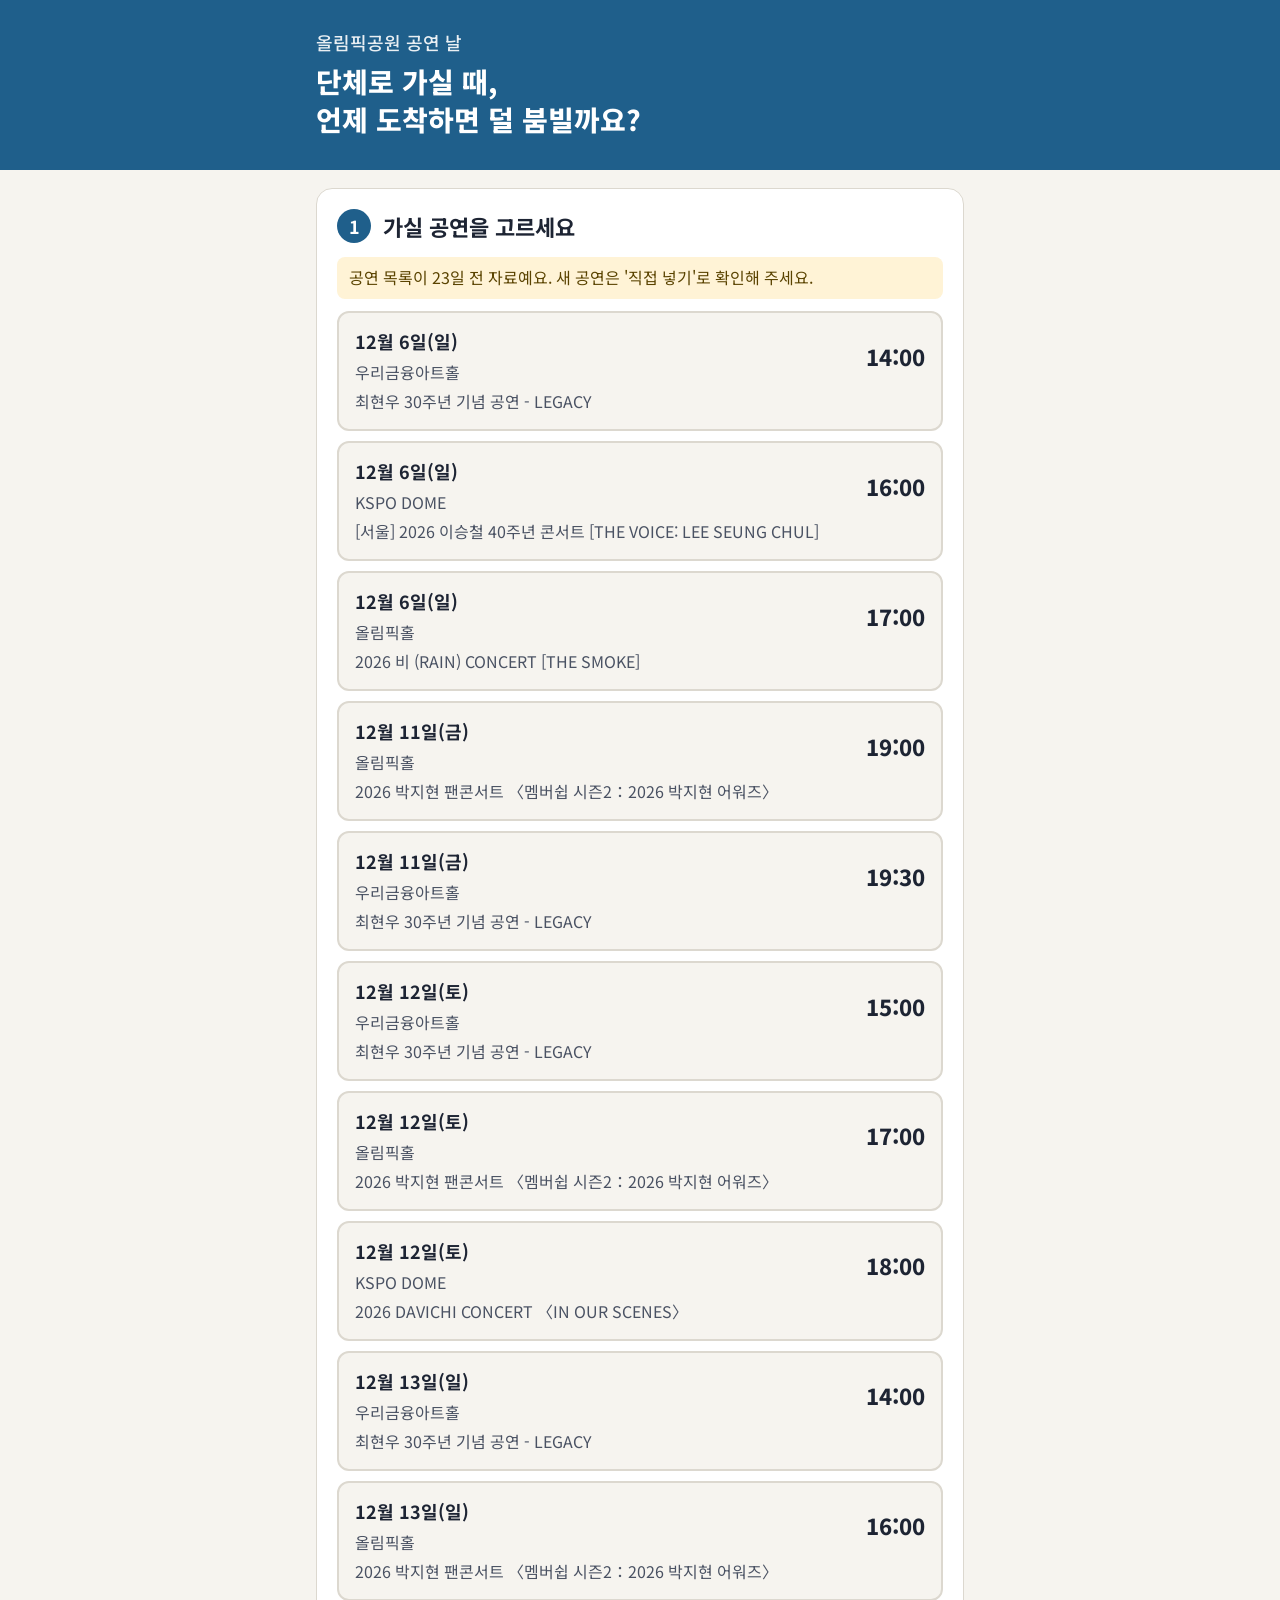
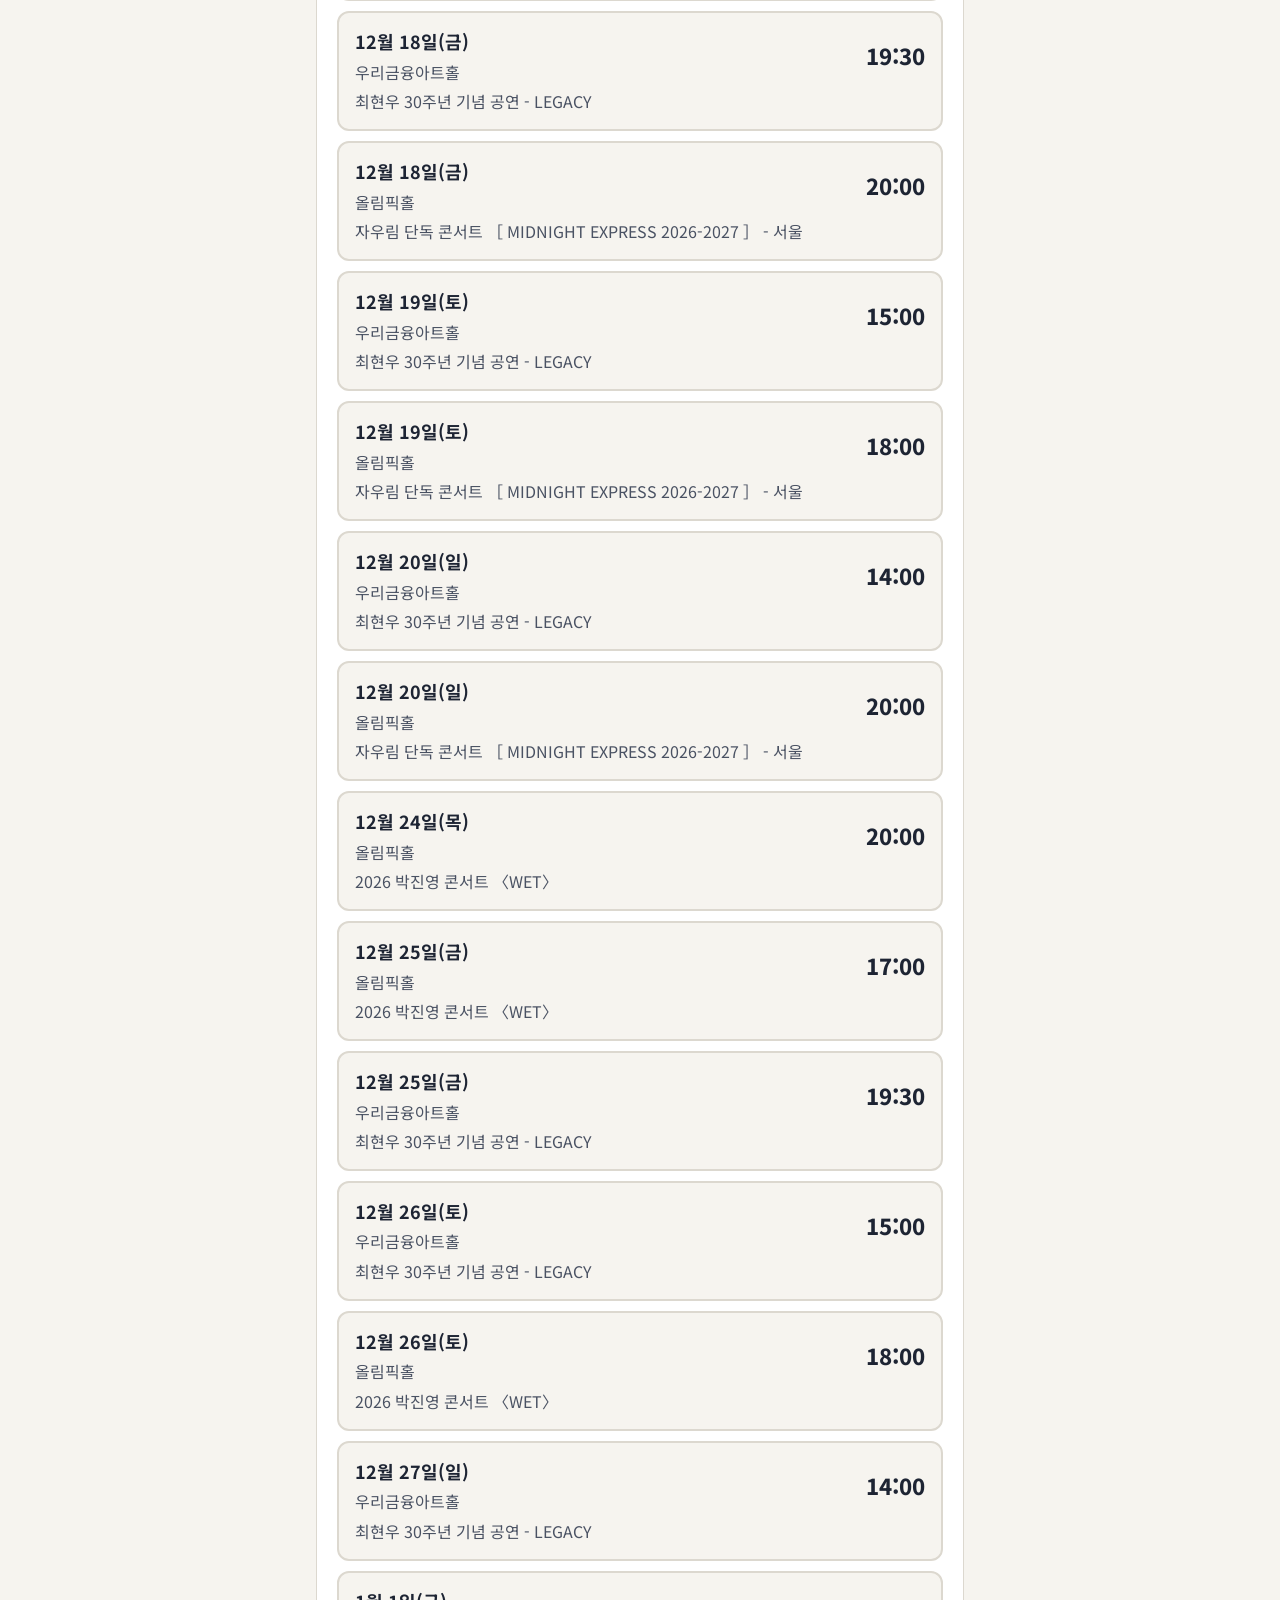
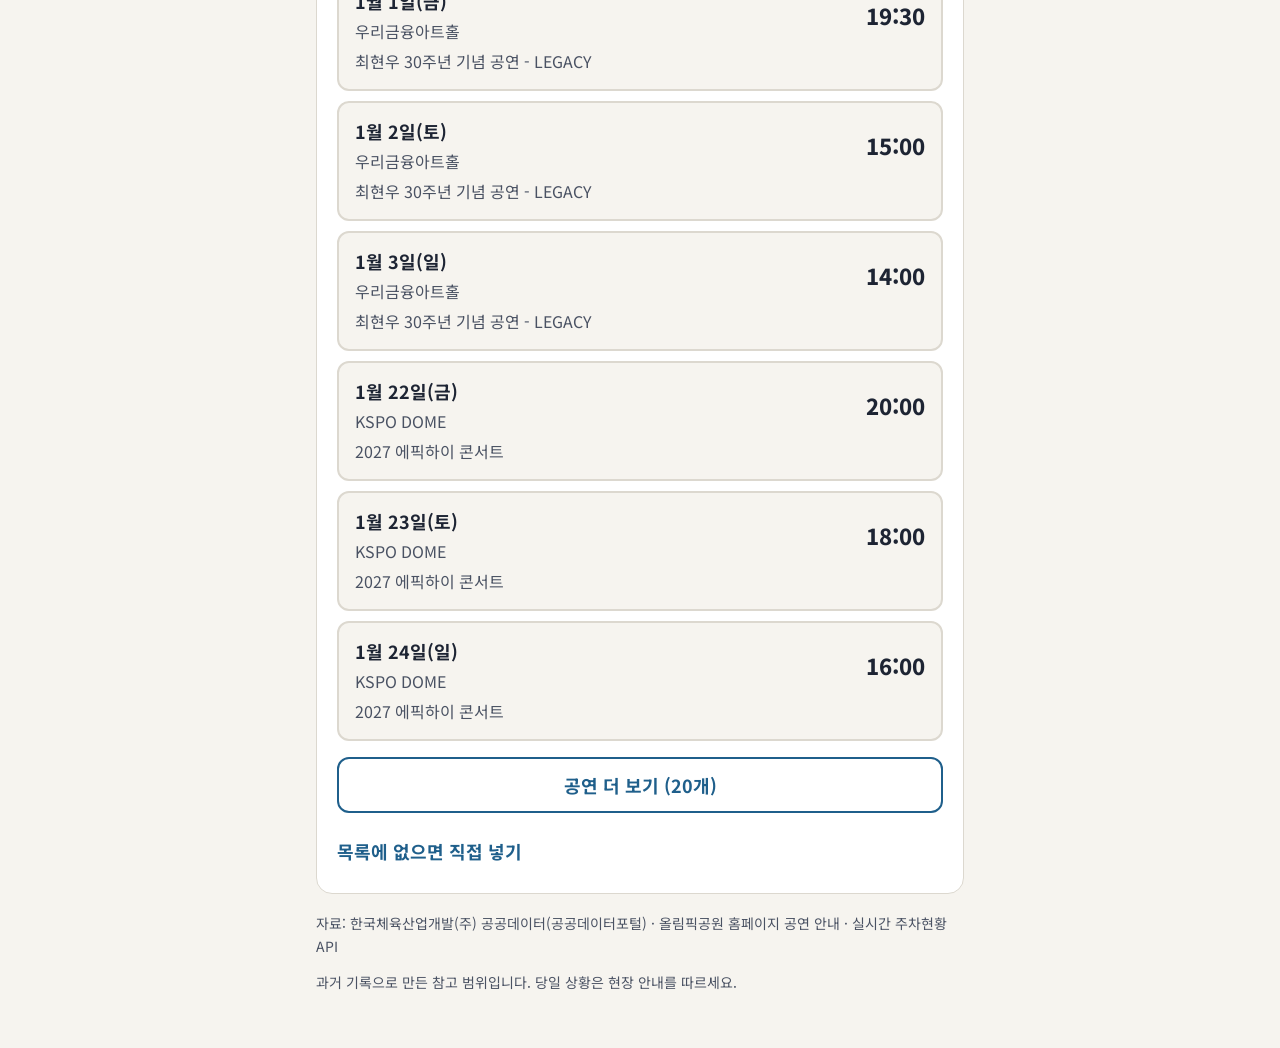
==== index.html @ db943700 "공연 날 도착 길잡이: 정적 웹앱 + 공공데이터 전처리·검증 스크립트 Co-Authored-By: Claude Opus 5.5 <noreply@anthropic.com>" ====
<!doctype html>
<html lang="ko">
<head>
<meta charset="utf-8">
<meta name="viewport" content="width=device-width, initial-scale=1">
<title>공연 날 도착 길잡이</title>
<meta name="description" content="올림픽공원 공연 날 단체 관람객이 언제 도착하면 덜 붐비는지 공공데이터로 알려 드립니다.">
<link rel="preconnect" href="https://fonts.googleapis.com">
<link rel="preconnect" href="https://fonts.gstatic.com" crossorigin>
<link href="https://fonts.googleapis.com/css2?family=Noto+Sans+KR:wght@400;500;700;800&display=swap" rel="stylesheet">
<link rel="stylesheet" href="style.css">
</head>
<body>
<header class="top">
  <div class="wrap">
    <p class="eyebrow">올림픽공원 공연 날</p>
    <h1>단체로 가실 때,<br>언제 도착하면 덜 붐빌까요?</h1>
  </div>
</header>

<main class="wrap">
  <!-- 1. 공연 고르기 -->
  <section id="step-pick" class="card">
    <h2><span class="num">1</span> 가실 공연을 고르세요</h2>
    <div id="event-list" class="event-list" role="list"></div>
    <details class="manual">
      <summary>목록에 없으면 직접 넣기</summary>
      <div class="manual-grid">
        <label>날짜<input type="date" id="m-date"></label>
        <label>공연장
          <select id="m-venue">
            <option>KSPO DOME</option><option>올림픽홀</option><option>핸드볼경기장</option>
            <option>우리금융아트홀</option><option>K-아트홀</option>
          </select>
        </label>
        <label>시작 시각<input type="time" id="m-time" value="18:00" step="600"></label>
        <button class="btn" id="m-go" type="button">이 공연으로 보기</button>
      </div>
    </details>
  </section>

  <!-- 2. 일행 -->
  <section id="step-group" class="card" hidden>
    <h2><span class="num">2</span> 어떻게 오시나요?</h2>
    <p class="chosen" id="chosen"></p>
    <div class="choice" role="radiogroup" aria-label="오는 방법">
      <button type="button" class="opt" data-mode="bus" aria-pressed="true">단체버스</button>
      <button type="button" class="opt" data-mode="car" aria-pressed="false">자가용</button>
      <button type="button" class="opt" data-mode="transit" aria-pressed="false">지하철·버스</button>
    </div>
    <h3>가장 일찍 도착할 수 있는 때는요?</h3>
    <div class="choice four" role="radiogroup" aria-label="가장 일찍 올 수 있는 때">
      <button type="button" class="opt" data-limit="90" aria-pressed="false">공연 1시간 30분 전</button>
      <button type="button" class="opt" data-limit="120" aria-pressed="false">공연 2시간 전</button>
      <button type="button" class="opt" data-limit="150" aria-pressed="true">공연 2시간 30분 전</button>
      <button type="button" class="opt" data-limit="180" aria-pressed="false">공연 3시간 전</button>
    </div>
    <p class="sub">과거 공연 날에는 늦게 올수록 차가 더 몰렸어요. 그래서 고르신 때부터 30분을 권하고, 늦출 때마다 얼마나 더 몰렸는지 보여 드려요.</p>
    <label class="check"><input type="checkbox" id="slow"> 걸음이 느린 분이 계세요 (이동 여유 20분 더)</label>
    <button class="btn big" id="show" type="button">도착 시간 보기</button>
  </section>

  <!-- 3. 결과 -->
  <section id="step-result" hidden>
    <div class="card result-main">
      <p class="label">권장 도착</p>
      <p class="time-big" id="r-window"></p>
      <p class="sub" id="r-why"></p>
      <p class="sub later" id="r-later"></p>
      <p class="notice small" id="r-multi" hidden></p>
      <div class="avoid">
        <p class="label">차가 가장 많이 몰린 때 (피하세요)</p>
        <p class="time-mid" id="r-avoid"></p>
        <p class="sub" id="r-avoid-why"></p>
      </div>
      <button class="btn" id="copy" type="button">단체방에 보낼 글 복사</button>
      <p class="copied" id="copied" role="status" aria-live="polite"></p>
    </div>

    <div class="card">
      <h2>시간대별 차량 유입 (과거 공연 날)</h2>
      <p class="sub" id="chart-note"></p>
      <div id="chart" class="chart"></div>
      <p class="legend"><span class="sw calm"></span>적음 <span class="sw mid"></span>보통 <span class="sw busy"></span>많음 <span class="sw rng"></span>공연일 가운데 절반 범위</p>
    </div>

    <details class="card livebox">
      <summary><h2>기관 실시간 주차 숫자 (뜻 확인 중)</h2></summary>
      <p class="live" id="live-num">불러오는 중</p>
      <p class="sub" id="live-note"></p>
      <button class="btn ghost" id="live-refresh" type="button">다시 불러오기</button>
    </details>

    <div class="card">
      <h2>주차·교통 안내</h2>
      <ul class="info" id="info"></ul>
      <p class="notice" id="notice"></p>
    </div>

    <div class="card basis">
      <h2>이 안내의 근거</h2>
      <div id="basis"></div>
    </div>
    <button class="btn ghost" id="again" type="button">다른 공연 고르기</button>
  </section>
</main>

<footer class="wrap foot">
  <p>자료: 한국체육산업개발(주) 공공데이터(공공데이터포털) · 올림픽공원 홈페이지 공연 안내 · 실시간 주차현황 API</p>
  <p>과거 기록으로 만든 참고 범위입니다. 당일 상황은 현장 안내를 따르세요.</p>
</footer>
<script src="app.js"></script>
</body>
</html>
---- style.css ----
:root {
  --bg: #f6f4ef;
  --card: #ffffff;
  --ink: #1d2433;
  --ink-2: #4a5263;
  --line: #dcd8cf;
  --accent: #1f5f8b;
  --accent-ink: #ffffff;
  --calm: #2f8f5b;
  --mid: #d49a1e;
  --busy: #c4452f;
  --rng: #cfd6e0;
  --focus: #f2b632;
}
@media (prefers-color-scheme: dark) {
  :root:not([data-theme="light"]) {
    --bg: #14171d; --card: #1e232c; --ink: #f1f2f4; --ink-2: #b9bfca; --line: #353c48;
    --accent: #6fb1e0; --accent-ink: #0d1520; --rng: #3a4352;
  }
}
:root[data-theme="dark"] {
  --bg: #14171d; --card: #1e232c; --ink: #f1f2f4; --ink-2: #b9bfca; --line: #353c48;
  --accent: #6fb1e0; --accent-ink: #0d1520; --rng: #3a4352;
}
* { box-sizing: border-box; }
html { -webkit-text-size-adjust: 100%; }
body {
  margin: 0; background: var(--bg); color: var(--ink);
  font-family: "Noto Sans KR", system-ui, -apple-system, "Apple SD Gothic Neo", "Malgun Gothic", sans-serif;
  font-size: 18px; line-height: 1.6; word-break: keep-all;
}
.wrap { max-width: 680px; margin: 0 auto; padding: 0 16px; }
.top { background: var(--accent); color: var(--accent-ink); padding: 28px 0 32px; }
.eyebrow { margin: 0 0 6px; font-size: 18px; font-weight: 500; opacity: .9; }
h1 { margin: 0; font-size: 28px; line-height: 1.35; font-weight: 800; }
h2 { font-size: 22px; margin: 0 0 14px; line-height: 1.35; }
h3 { font-size: 18px; margin: 20px 0 10px; }
.num { display: inline-grid; place-items: center; width: 34px; height: 34px; border-radius: 50%;
  background: var(--accent); color: var(--accent-ink); font-size: 18px; margin-right: 6px; vertical-align: 2px; }
.card { background: var(--card); border: 1px solid var(--line); border-radius: 16px; padding: 20px; margin: 18px 0; }
.event-list { display: grid; gap: 10px; }
.ev { display: grid; grid-template-columns: 1fr auto; gap: 4px 12px; text-align: left; width: 100%;
  background: var(--bg); border: 2px solid var(--line); border-radius: 12px; padding: 14px 16px; color: var(--ink);
  font: inherit; cursor: pointer; min-height: 64px; }
.ev:hover { border-color: var(--accent); }
.ev .d { font-size: 18px; font-weight: 700; }
.ev .v { font-size: 16px; color: var(--ink-2); }
.ev .t { grid-column: 1 / -1; font-size: 16px; color: var(--ink-2); overflow-wrap: anywhere; }
.ev .s { font-size: 22px; font-weight: 800; align-self: center; grid-row: 1 / 3; grid-column: 2; }
.more { margin-top: 6px; }
.manual { margin-top: 16px; font-size: 18px; }
.manual summary { cursor: pointer; color: var(--accent); font-weight: 700; min-height: 44px; display: flex; align-items: center; }
.manual-grid { display: grid; gap: 12px; margin-top: 10px; }
label { display: grid; gap: 6px; font-size: 16px; color: var(--ink-2); }
input, select { font: inherit; font-size: 18px; padding: 10px 12px; min-height: 48px; border: 2px solid var(--line);
  border-radius: 10px; background: var(--card); color: var(--ink); }
.btn { font: inherit; font-size: 18px; font-weight: 700; border: 0; border-radius: 12px; padding: 12px 20px; min-height: 52px;
  background: var(--accent); color: var(--accent-ink); cursor: pointer; }
.btn.big { width: 100%; font-size: 22px; min-height: 60px; margin-top: 18px; }
.btn.ghost { background: transparent; color: var(--accent); border: 2px solid var(--accent); }
button:focus-visible, summary:focus-visible, input:focus-visible, select:focus-visible { outline: 3px solid var(--focus); outline-offset: 2px; }
.choice { display: grid; grid-template-columns: repeat(3, 1fr); gap: 8px; }
.choice.four { grid-template-columns: repeat(2, 1fr); }
.stale { font-size: 16px; background: #fff3d6; color: #5a4300; border-radius: 8px; padding: 8px 12px; margin: 0 0 12px; }
.live.muted { font-size: 28px; color: var(--ink-2); }
.opt { font: inherit; font-size: 18px; font-weight: 700; min-height: 60px; border-radius: 12px; border: 2px solid var(--line);
  background: var(--bg); color: var(--ink); cursor: pointer; padding: 6px; }
.opt[aria-pressed="true"] { background: var(--accent); border-color: var(--accent); color: var(--accent-ink); }
.check { display: flex; align-items: center; gap: 10px; margin-top: 18px; font-size: 18px; color: var(--ink); }
.check input { width: 26px; height: 26px; min-height: 0; }
.chosen { font-size: 18px; font-weight: 700; margin: 0 0 14px; padding: 10px 14px; background: var(--bg); border-radius: 10px; }
.result-main { border: 3px solid var(--accent); }
.label { margin: 0; font-size: 16px; color: var(--ink-2); font-weight: 700; }
.time-big { margin: 4px 0 6px; font-size: 44px; line-height: 1.15; font-weight: 800; color: var(--calm); letter-spacing: -0.5px; }
.time-mid { margin: 4px 0 4px; font-size: 28px; font-weight: 800; color: var(--busy); }
.sub { margin: 0; font-size: 16px; color: var(--ink-2); }
.avoid { margin: 18px 0; padding-top: 16px; border-top: 1px dashed var(--line); }
.copied { min-height: 24px; font-size: 16px; color: var(--calm); margin: 8px 0 0; }
.chart { display: grid; gap: 10px; margin-top: 12px; }
.row { display: grid; grid-template-columns: 92px 1fr 48px; align-items: center; gap: 10px; }
.row .tl { font-size: 16px; font-weight: 700; }
.row .tl small { display: block; font-size: 13px; color: var(--ink-2); font-weight: 500; }
.bar { position: relative; height: 28px; background: var(--bg); border-radius: 6px; overflow: hidden; }
.bar .r { position: absolute; top: 0; bottom: 0; background: var(--rng); }
.bar .m { position: absolute; top: 5px; bottom: 5px; left: 0; border-radius: 4px; }
.row.pick .tl { color: var(--calm); }
.row.pick .bar { outline: 3px solid var(--calm); }
.row .pct { font-size: 16px; text-align: right; font-weight: 700; }
.calm-c { background: var(--calm); } .mid-c { background: var(--mid); } .busy-c { background: var(--busy); }
.legend { font-size: 14px; color: var(--ink-2); margin: 14px 0 0; }
.sw { display: inline-block; width: 14px; height: 14px; border-radius: 3px; vertical-align: -2px; margin: 0 4px 0 10px; }
.sw.calm { background: var(--calm); margin-left: 0; } .sw.mid { background: var(--mid); } .sw.busy { background: var(--busy); } .sw.rng { background: var(--rng); }
.live { font-size: 40px; font-weight: 800; margin: 0 0 4px; }
.info { margin: 0; padding-left: 20px; font-size: 18px; }
.info li { margin-bottom: 8px; }
.notice { font-size: 16px; background: var(--bg); border-left: 4px solid var(--mid); padding: 10px 14px; border-radius: 6px; }
.basis { font-size: 16px; }
.basis p, .basis li { font-size: 16px; }
.basis table { width: 100%; border-collapse: collapse; font-size: 14px; margin: 8px 0 12px; }
.basis th, .basis td { border-bottom: 1px solid var(--line); padding: 6px 4px; text-align: left; }
.foot { font-size: 14px; color: var(--ink-2); padding-bottom: 40px; }
@media (max-width: 420px) {
  .time-big { font-size: 38px; }
  .row { grid-template-columns: 80px 1fr 44px; }
  .opt { font-size: 16px; }
}

.livebox summary { cursor: pointer; list-style: none; min-height: 44px; }
.livebox summary h2 { display: inline; font-size: 18px; color: var(--ink-2); }
.later { margin-top: 8px; color: var(--ink); font-weight: 500; }
.notice.small { margin-top: 10px; }
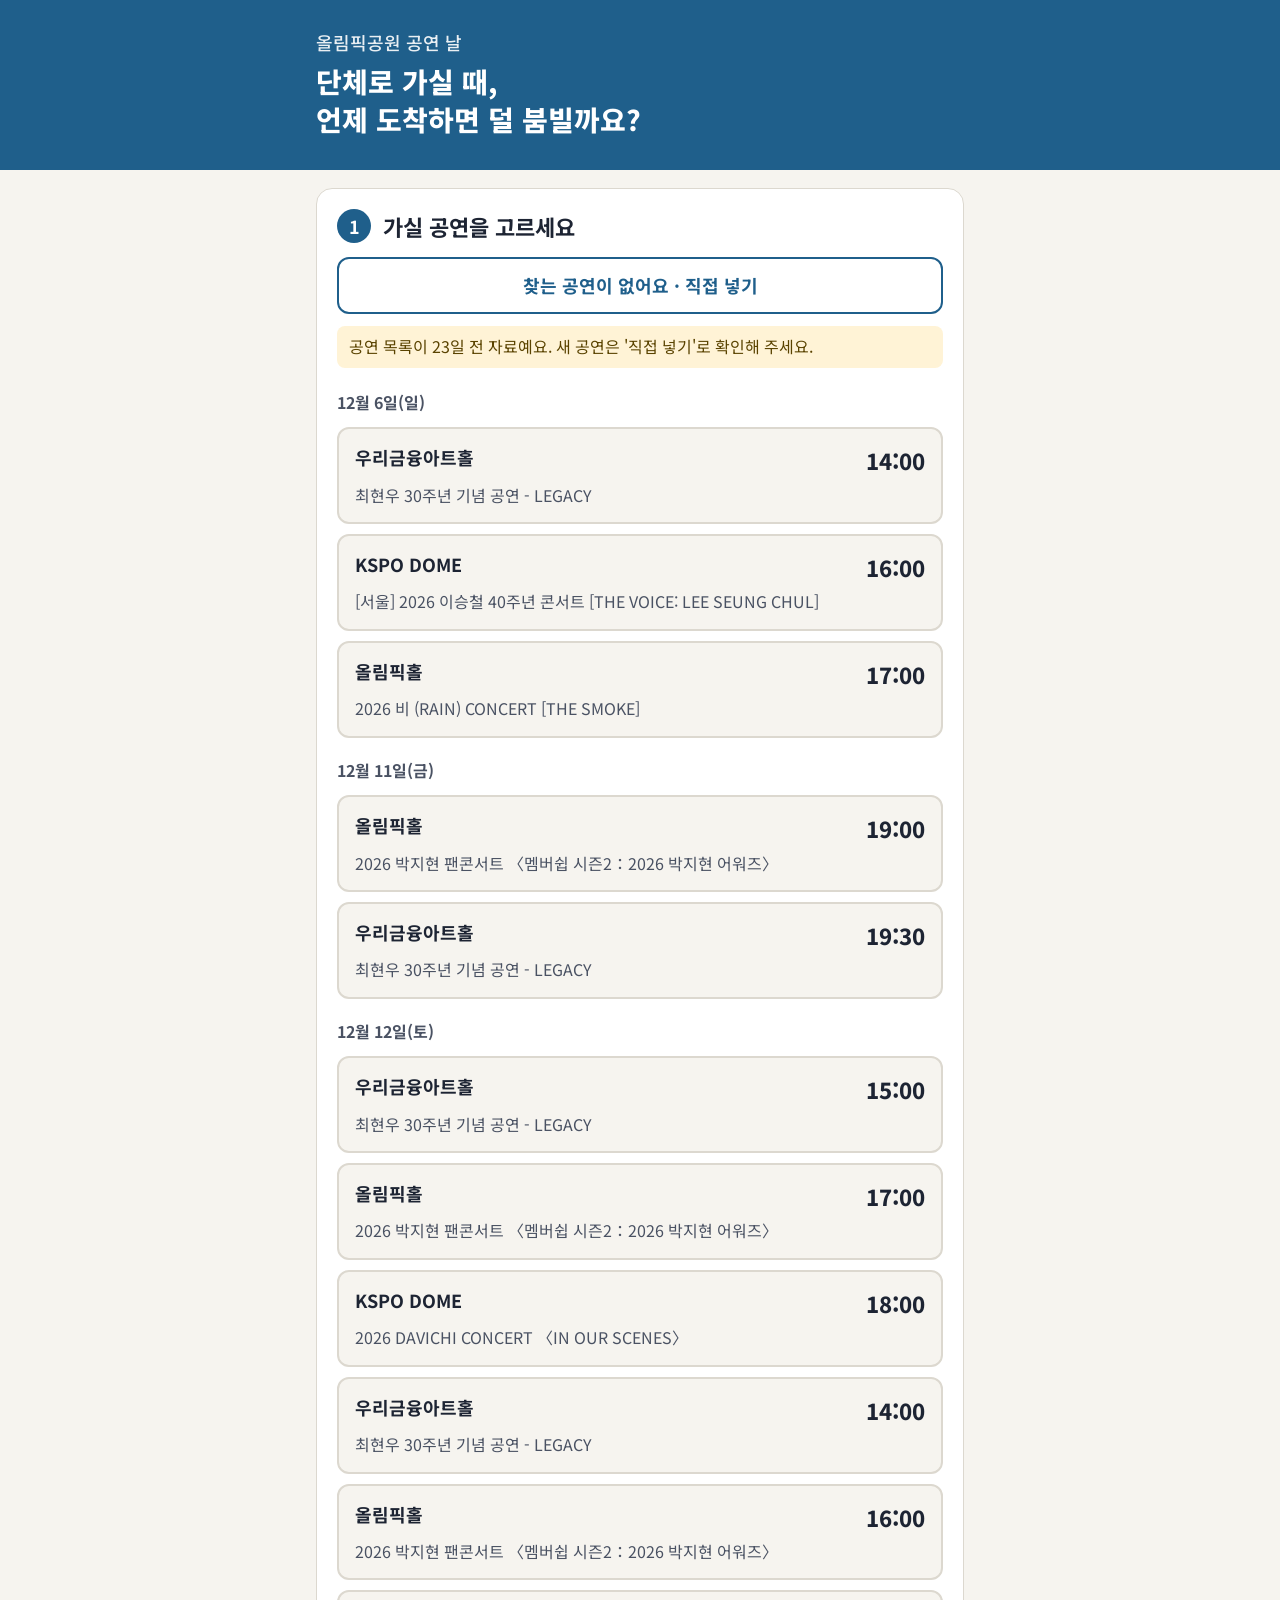
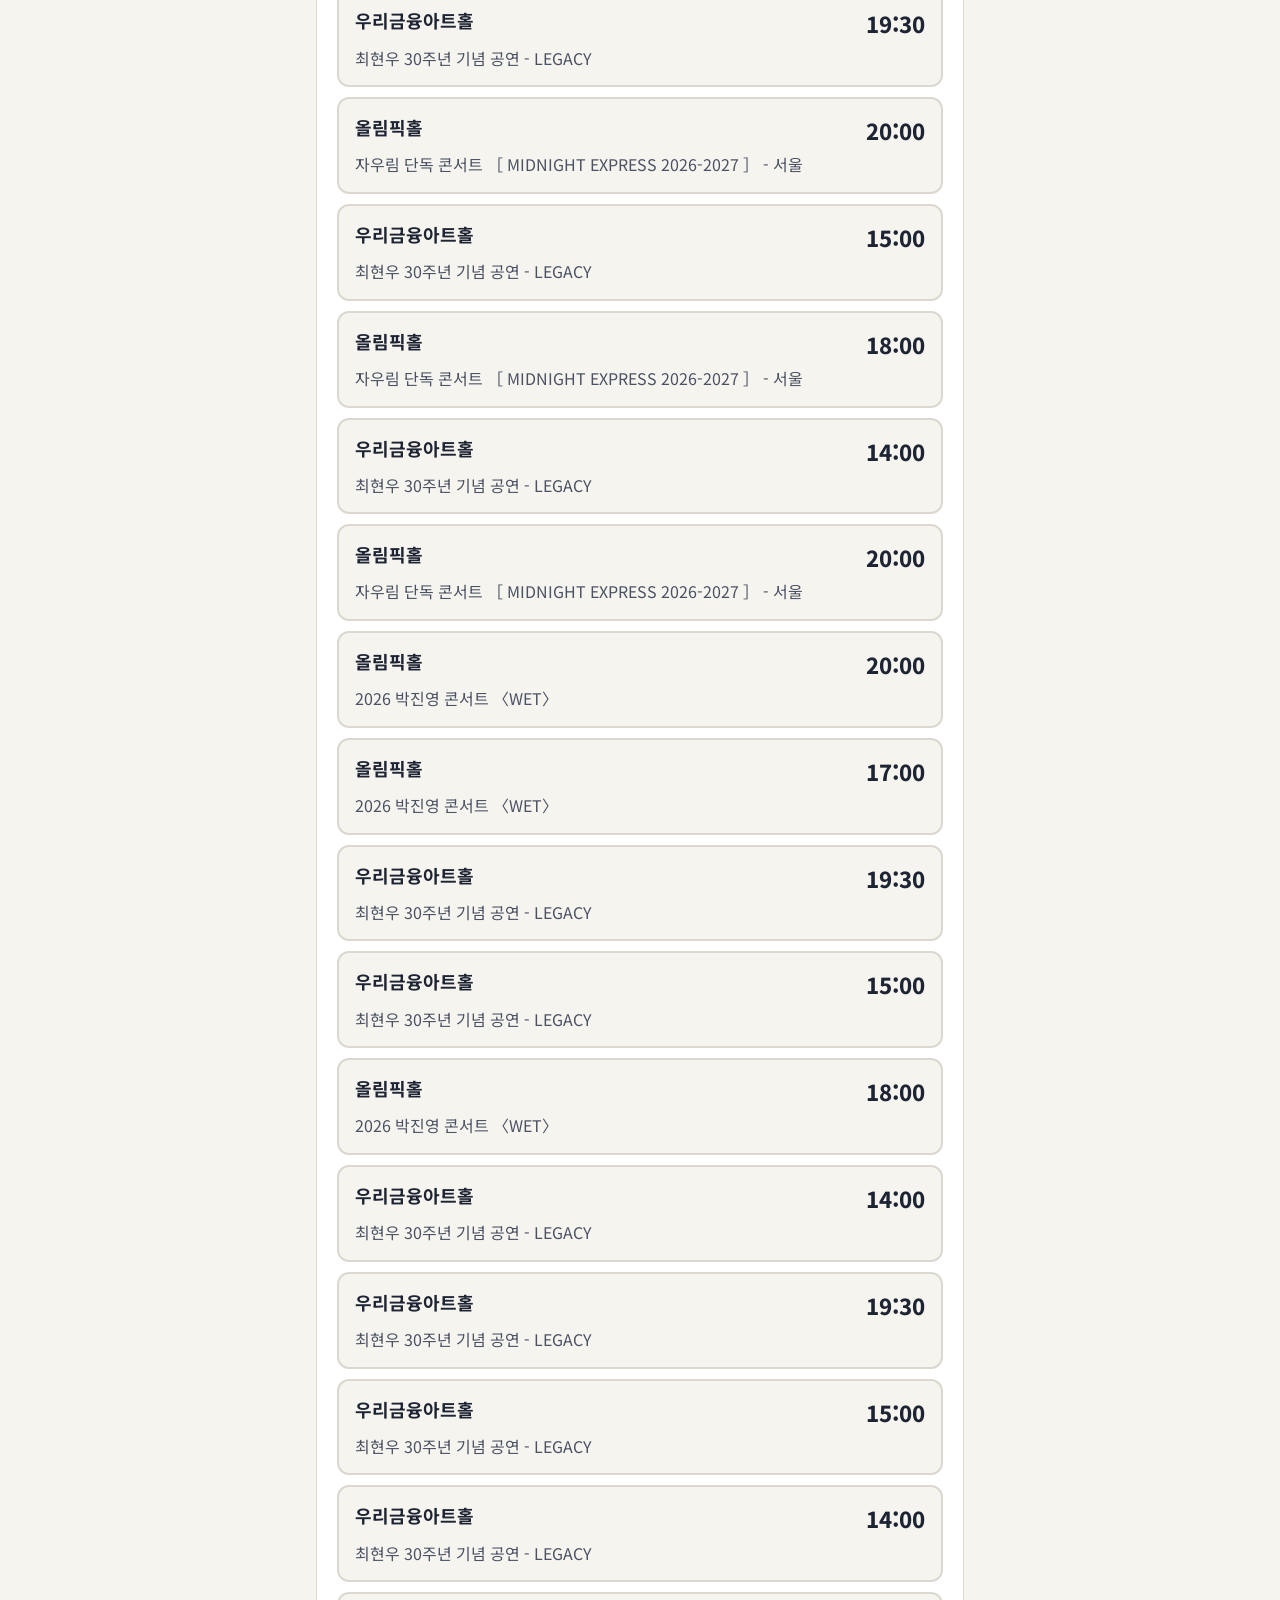
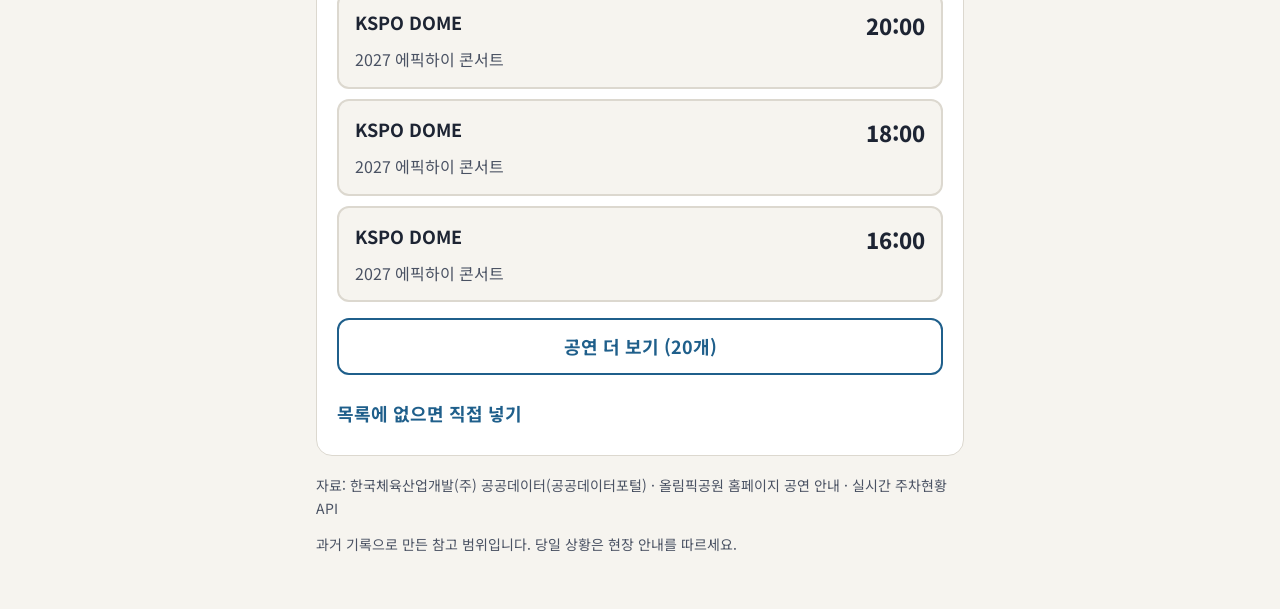
==== commit a61ab622: "적용 범위(그날 가장 큰 공연장 첫 회차) 판정, 첫 도착 비교안·막대 눌러 30분 고르기, 목록 날짜별 묶기, 직접 넣기 버튼 Co-Authored-By: Claude Opus " ====
--- a/index.html
+++ b/index.html
@@ -22,8 +22,9 @@
   <!-- 1. 공연 고르기 -->
   <section id="step-pick" class="card">
     <h2><span class="num">1</span> 가실 공연을 고르세요</h2>
+    <button class="btn ghost find" id="to-manual" type="button">찾는 공연이 없어요 · 직접 넣기</button>
     <div id="event-list" class="event-list" role="list"></div>
-    <details class="manual">
+    <details class="manual" id="manual">
       <summary>목록에 없으면 직접 넣기</summary>
       <div class="manual-grid">
         <label>날짜<input type="date" id="m-date"></label>
@@ -63,13 +64,13 @@
   <!-- 3. 결과 -->
   <section id="step-result" hidden>
     <div class="card result-main">
-      <p class="label">권장 도착</p>
+      <p class="label" id="r-label">첫 도착 비교안</p>
       <p class="time-big" id="r-window"></p>
       <p class="sub" id="r-why"></p>
       <p class="sub later" id="r-later"></p>
       <p class="notice small" id="r-multi" hidden></p>
-      <div class="avoid">
-        <p class="label">차가 가장 많이 몰린 때 (피하세요)</p>
+      <div class="avoid" id="avoid-box">
+        <p class="label">과거 공연 날 가장 몰린 30분</p>
         <p class="time-mid" id="r-avoid"></p>
         <p class="sub" id="r-avoid-why"></p>
       </div>
@@ -82,6 +83,7 @@
       <p class="sub" id="chart-note"></p>
       <div id="chart" class="chart"></div>
       <p class="legend"><span class="sw calm"></span>적음 <span class="sw mid"></span>보통 <span class="sw busy"></span>많음 <span class="sw rng"></span>공연일 가운데 절반 범위</p>
+      <p class="legend">% = 각 공연 날 가장 몰린 30분 대비 · 대기 시간이 아니에요 · 막대를 누르면 그 30분으로 바꿔 볼 수 있어요</p>
     </div>
 
     <details class="card livebox">
--- a/style.css
+++ b/style.css
@@ -109,3 +109,8 @@
 .livebox summary h2 { display: inline; font-size: 18px; color: var(--ink-2); }
 .later { margin-top: 8px; color: var(--ink); font-weight: 500; }
 .notice.small { margin-top: 10px; }
+.find { width: 100%; margin-bottom: 12px; }
+.dhead { font-size: 16px; font-weight: 700; color: var(--ink-2); margin: 10px 0 2px; }
+.row { cursor: pointer; border-radius: 8px; }
+.row:focus-visible { outline: 3px solid var(--focus); }
+.row.off { cursor: default; }
